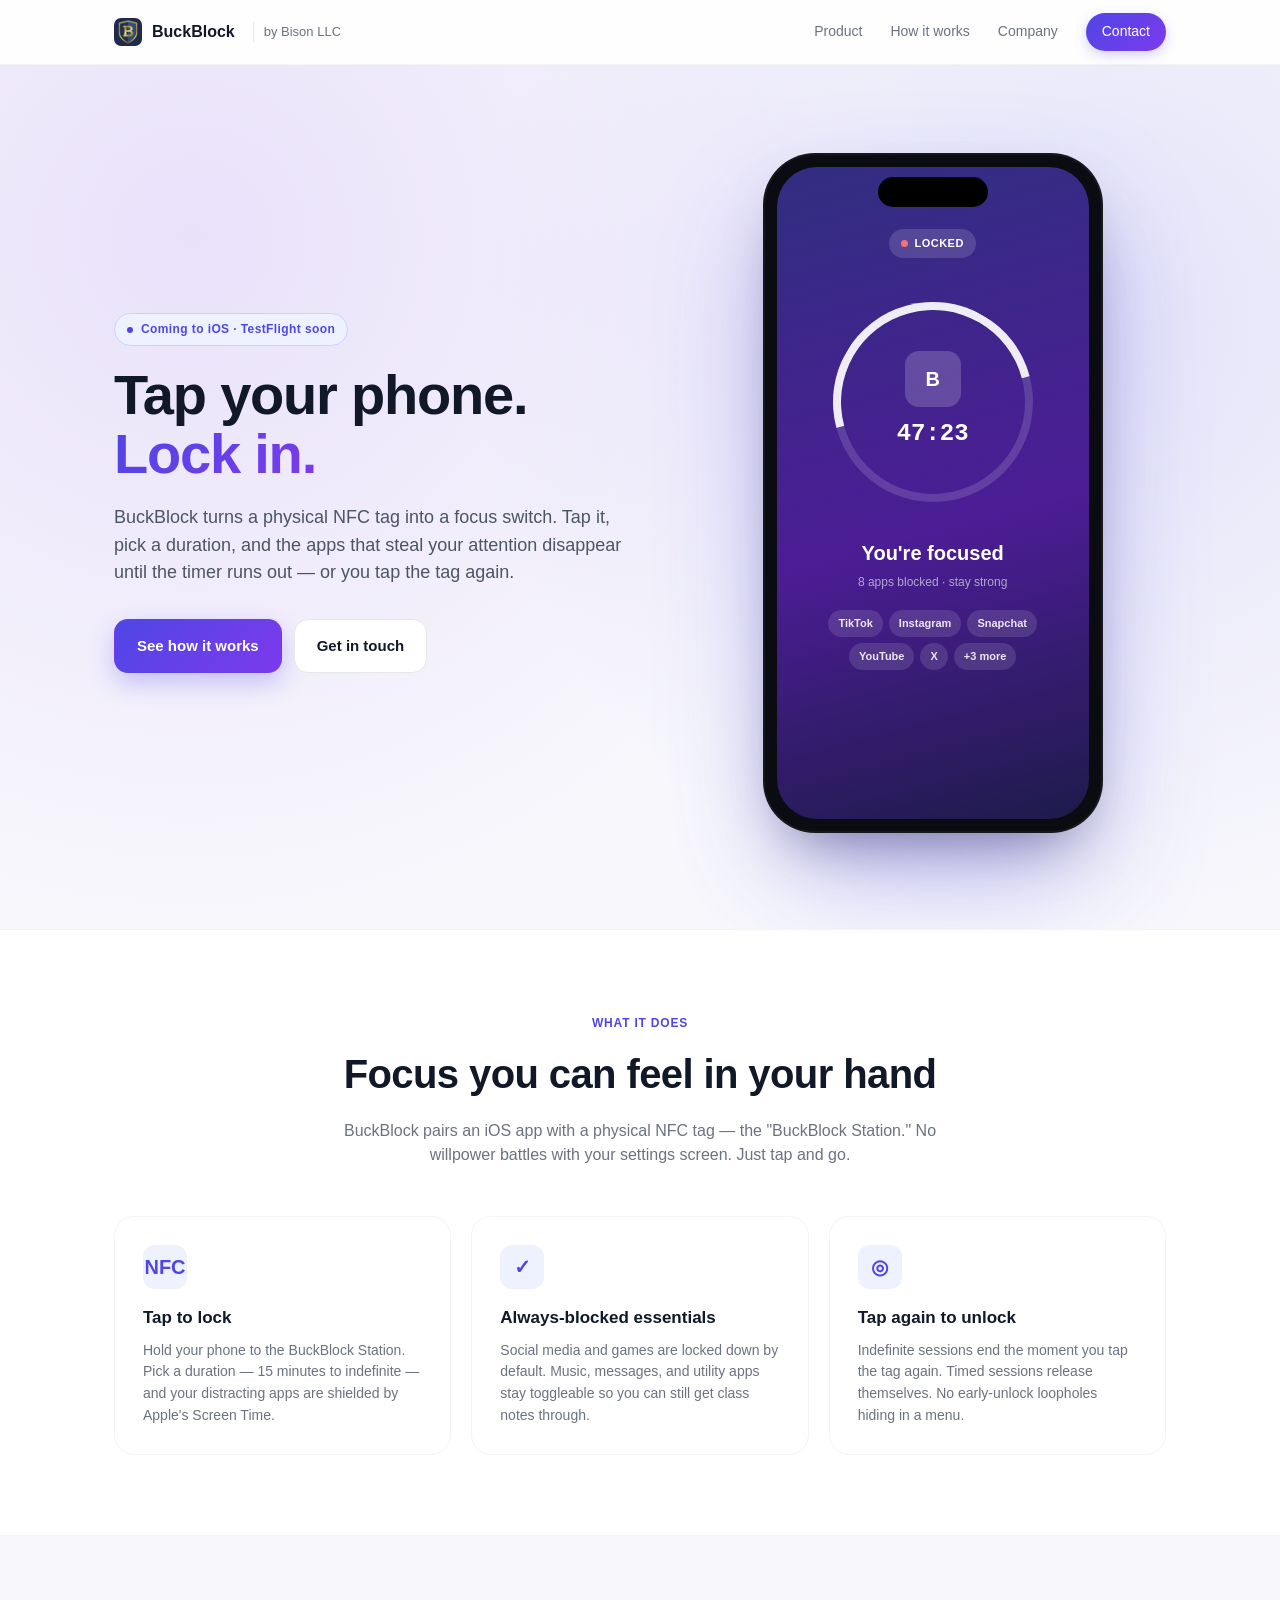
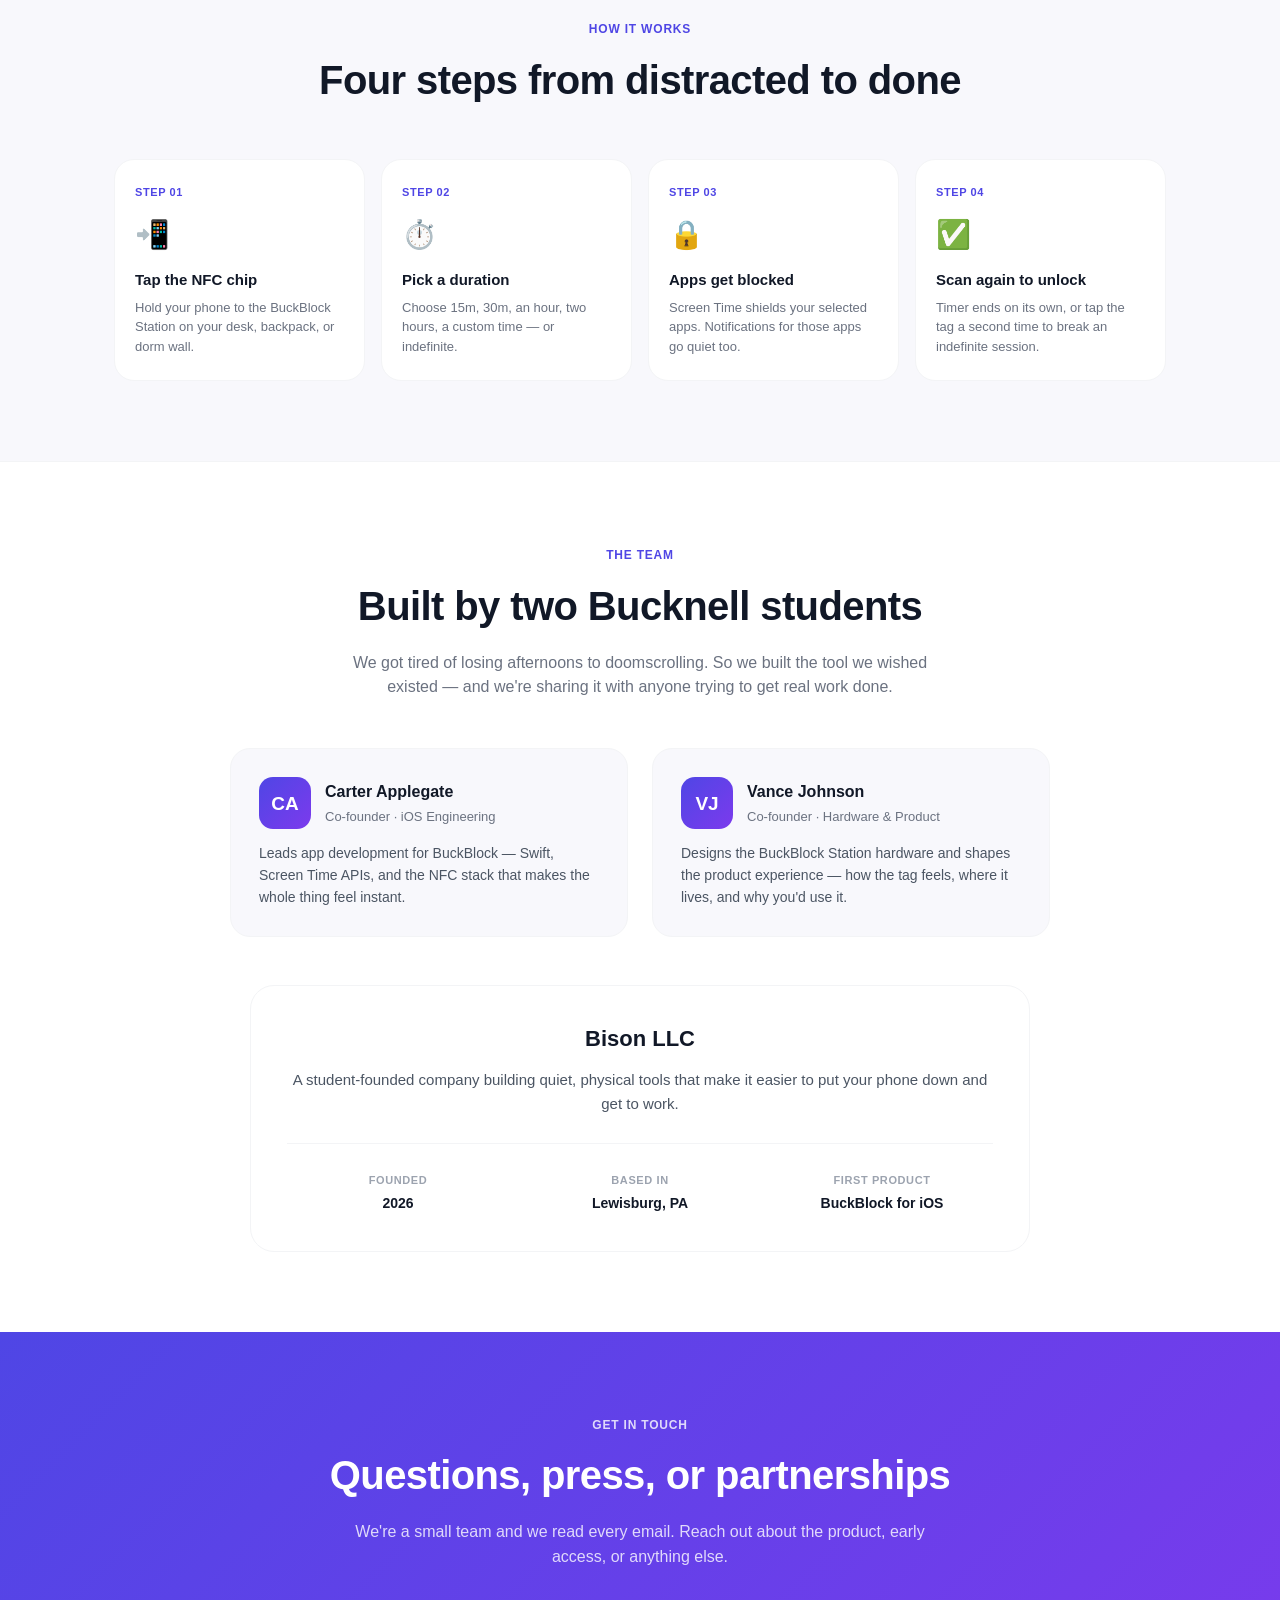
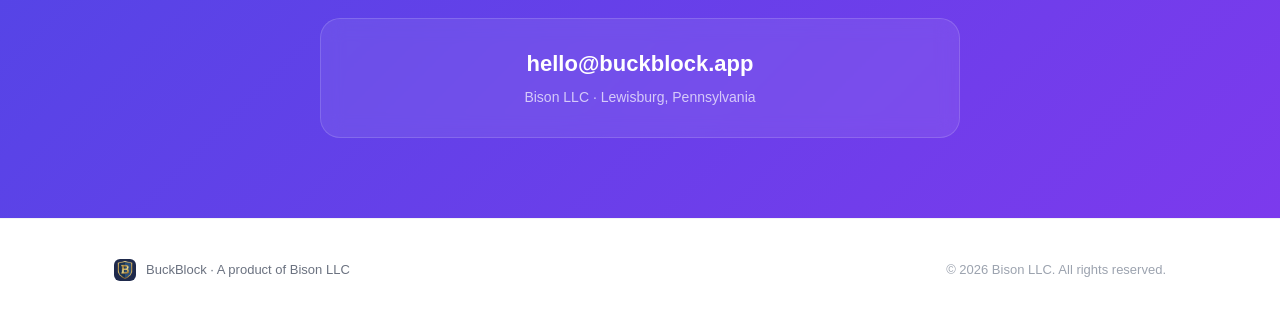
==== index.html @ 852bcee9 "feat(site): add Bison LLC landing page alongside AASA Single-page company website — hero, product fe" ====
<!DOCTYPE html>
<html lang="en">
<head>
    <meta charset="UTF-8" />
    <meta name="viewport" content="width=device-width, initial-scale=1.0" />
    <meta name="theme-color" content="#4F46E5" />
    <meta name="description" content="Bison LLC builds BuckBlock — NFC-powered focus tools for college students. Tap a physical tag, lock your distracting apps, and get your work done." />
    <meta property="og:title" content="BuckBlock — Tap to Focus" />
    <meta property="og:description" content="NFC-powered focus tools for college students. Built by Bison LLC." />
    <meta property="og:url" content="https://buckblock.app" />
    <meta property="og:type" content="website" />
    <link rel="icon" type="image/png" href="assets/applogo.png" />
    <link rel="apple-touch-icon" href="assets/applogo.png" />
    <title>BuckBlock — Tap to Focus | Bison LLC</title>
    <link rel="stylesheet" href="styles.css" />
</head>
<body>
    <nav class="nav">
        <div class="container nav-inner">
            <a href="#" class="brand">
                <img src="assets/applogo.png" alt="BuckBlock" />
                BuckBlock
                <span class="brand-sub">by Bison LLC</span>
            </a>
            <div class="nav-links">
                <a href="#product">Product</a>
                <a href="#how">How it works</a>
                <a href="#company">Company</a>
                <a href="#contact" class="nav-cta">Contact</a>
            </div>
        </div>
    </nav>

    <header class="hero">
        <div class="container hero-inner">
            <div>
                <span class="eyebrow"><span class="dot"></span>Coming to iOS · TestFlight soon</span>
                <h1>Tap your phone. <span class="gradient">Lock in.</span></h1>
                <p class="lead">
                    BuckBlock turns a physical NFC tag into a focus switch.
                    Tap it, pick a duration, and the apps that steal your attention
                    disappear until the timer runs out — or you tap the tag again.
                </p>
                <div class="hero-actions">
                    <a href="#product" class="btn btn-primary">See how it works</a>
                    <a href="#contact" class="btn btn-secondary">Get in touch</a>
                </div>
            </div>

            <div aria-hidden="true">
                <div class="phone">
                    <div class="screen">
                        <div class="screen-tag">
                            <span class="dot-red"></span>
                            LOCKED
                        </div>
                        <div class="ring">
                            <div class="ring-inner">
                                <div class="ring-badge">B</div>
                                <div class="ring-time">47:23</div>
                            </div>
                        </div>
                        <div class="screen-title">You're focused</div>
                        <div class="screen-sub">8 apps blocked · stay strong</div>
                        <div class="chips">
                            <span class="chip">TikTok</span>
                            <span class="chip">Instagram</span>
                            <span class="chip">Snapchat</span>
                            <span class="chip">YouTube</span>
                            <span class="chip">X</span>
                            <span class="chip">+3 more</span>
                        </div>
                    </div>
                </div>
            </div>
        </div>
    </header>

    <section id="product" class="features">
        <div class="container">
            <div class="section-head">
                <span class="section-kicker">What it does</span>
                <h2>Focus you can feel in your hand</h2>
                <p>
                    BuckBlock pairs an iOS app with a physical NFC tag — the "BuckBlock Station."
                    No willpower battles with your settings screen. Just tap and go.
                </p>
            </div>

            <div class="feature-grid">
                <div class="feature">
                    <div class="icon">NFC</div>
                    <h3>Tap to lock</h3>
                    <p>
                        Hold your phone to the BuckBlock Station. Pick a duration — 15 minutes to
                        indefinite — and your distracting apps are shielded by Apple's Screen Time.
                    </p>
                </div>

                <div class="feature">
                    <div class="icon">✓</div>
                    <h3>Always-blocked essentials</h3>
                    <p>
                        Social media and games are locked down by default. Music, messages, and
                        utility apps stay toggleable so you can still get class notes through.
                    </p>
                </div>

                <div class="feature">
                    <div class="icon">◎</div>
                    <h3>Tap again to unlock</h3>
                    <p>
                        Indefinite sessions end the moment you tap the tag again. Timed sessions
                        release themselves. No early-unlock loopholes hiding in a menu.
                    </p>
                </div>
            </div>
        </div>
    </section>

    <section id="how">
        <div class="container">
            <div class="section-head">
                <span class="section-kicker">How it works</span>
                <h2>Four steps from distracted to done</h2>
            </div>

            <div class="steps">
                <div class="step">
                    <div class="step-num">STEP 01</div>
                    <div class="step-emoji">📲</div>
                    <h4>Tap the NFC chip</h4>
                    <p>Hold your phone to the BuckBlock Station on your desk, backpack, or dorm wall.</p>
                </div>
                <div class="step">
                    <div class="step-num">STEP 02</div>
                    <div class="step-emoji">⏱️</div>
                    <h4>Pick a duration</h4>
                    <p>Choose 15m, 30m, an hour, two hours, a custom time — or indefinite.</p>
                </div>
                <div class="step">
                    <div class="step-num">STEP 03</div>
                    <div class="step-emoji">🔒</div>
                    <h4>Apps get blocked</h4>
                    <p>Screen Time shields your selected apps. Notifications for those apps go quiet too.</p>
                </div>
                <div class="step">
                    <div class="step-num">STEP 04</div>
                    <div class="step-emoji">✅</div>
                    <h4>Scan again to unlock</h4>
                    <p>Timer ends on its own, or tap the tag a second time to break an indefinite session.</p>
                </div>
            </div>
        </div>
    </section>

    <section id="company" class="founders-wrap">
        <div class="container">
            <div class="section-head">
                <span class="section-kicker">The team</span>
                <h2>Built by two Bucknell students</h2>
                <p>
                    We got tired of losing afternoons to doomscrolling. So we built the tool
                    we wished existed — and we're sharing it with anyone trying to get real work done.
                </p>
            </div>

            <div class="founders">
                <div class="founder">
                    <div class="founder-head">
                        <div class="avatar">CA</div>
                        <div>
                            <h4>Carter Applegate</h4>
                            <div class="role">Co-founder · iOS Engineering</div>
                        </div>
                    </div>
                    <p>
                        Leads app development for BuckBlock — Swift, Screen Time APIs, and
                        the NFC stack that makes the whole thing feel instant.
                    </p>
                </div>

                <div class="founder">
                    <div class="founder-head">
                        <div class="avatar">VJ</div>
                        <div>
                            <h4>Vance Johnson</h4>
                            <div class="role">Co-founder · Hardware & Product</div>
                        </div>
                    </div>
                    <p>
                        Designs the BuckBlock Station hardware and shapes the product
                        experience — how the tag feels, where it lives, and why you'd use it.
                    </p>
                </div>
            </div>

            <div class="company" style="margin-top: 48px;">
                <h3>Bison LLC</h3>
                <p>
                    A student-founded company building quiet, physical tools that make it
                    easier to put your phone down and get to work.
                </p>
                <div class="company-facts">
                    <div>
                        <div class="fact-label">Founded</div>
                        <div class="fact-value">2026</div>
                    </div>
                    <div>
                        <div class="fact-label">Based in</div>
                        <div class="fact-value">Lewisburg, PA</div>
                    </div>
                    <div>
                        <div class="fact-label">First product</div>
                        <div class="fact-value">BuckBlock for iOS</div>
                    </div>
                </div>
            </div>
        </div>
    </section>

    <section id="contact" class="contact-wrap">
        <div class="container">
            <div class="section-head">
                <span class="section-kicker">Get in touch</span>
                <h2>Questions, press, or partnerships</h2>
                <p>
                    We're a small team and we read every email. Reach out about the product,
                    early access, or anything else.
                </p>
            </div>

            <div class="contact-card">
                <a class="email" href="mailto:hello@buckblock.app">hello@buckblock.app</a>
                <div class="email-sub">Bison LLC · Lewisburg, Pennsylvania</div>
            </div>
        </div>
    </section>

    <footer>
        <div class="container footer-inner">
            <div class="footer-brand">
                <img src="assets/applogo.png" alt="BuckBlock" />
                BuckBlock · A product of Bison LLC
            </div>
            <div class="footer-copy">
                &copy; 2026 Bison LLC. All rights reserved.
            </div>
        </div>
    </footer>
</body>
</html>
---- styles.css ----
:root {
    --indigo: #4F46E5;
    --violet: #7C3AED;
    --navy: #1E1B4B;
    --ink: #111827;
    --slate-600: #4B5563;
    --slate-500: #6B7280;
    --slate-400: #9CA3AF;
    --slate-300: #D1D5DB;
    --slate-200: #E5E7EB;
    --slate-100: #F3F4F6;
    --slate-50: #F8F8FC;
    --lavender-50: #EEF2FF;
    --lavender-100: #E0E7FF;
    --lavender-200: #C7D2FE;
    --red-500: #EF4444;
    --red-50: #FEF2F2;
    --amber-500: #F59E0B;
    --amber-50: #FFFBEB;
    --green-500: #22C55E;
    --green-50: #DCFCE7;
}

* {
    box-sizing: border-box;
    margin: 0;
    padding: 0;
}

html {
    scroll-behavior: smooth;
}

body {
    font-family: -apple-system, BlinkMacSystemFont, "SF Pro Text", "Segoe UI", Roboto, Helvetica, Arial, sans-serif;
    color: var(--ink);
    background: var(--slate-50);
    line-height: 1.55;
    -webkit-font-smoothing: antialiased;
    -moz-osx-font-smoothing: grayscale;
}

img {
    max-width: 100%;
    display: block;
}

a {
    color: var(--indigo);
    text-decoration: none;
}

a:hover {
    text-decoration: underline;
}

.container {
    max-width: 1100px;
    margin: 0 auto;
    padding: 0 24px;
}

/* Nav */
.nav {
    position: sticky;
    top: 0;
    z-index: 50;
    background: rgba(255, 255, 255, 0.85);
    backdrop-filter: saturate(180%) blur(20px);
    -webkit-backdrop-filter: saturate(180%) blur(20px);
    border-bottom: 1px solid var(--slate-100);
}

.nav-inner {
    display: flex;
    align-items: center;
    justify-content: space-between;
    height: 64px;
}

.brand {
    display: flex;
    align-items: center;
    gap: 10px;
    font-weight: 700;
    font-size: 16px;
    color: var(--ink);
}

.brand img {
    width: 28px;
    height: 28px;
    border-radius: 7px;
}

.brand-sub {
    color: var(--slate-500);
    font-weight: 500;
    font-size: 13px;
    margin-left: 8px;
    padding-left: 10px;
    border-left: 1px solid var(--slate-200);
}

.nav-links {
    display: flex;
    gap: 28px;
    align-items: center;
}

.nav-links a {
    color: var(--slate-500);
    font-size: 14px;
    font-weight: 500;
}

.nav-links a:hover {
    color: var(--ink);
    text-decoration: none;
}

.nav-cta {
    display: inline-flex;
    align-items: center;
    gap: 6px;
    padding: 8px 16px;
    background: linear-gradient(135deg, var(--indigo), var(--violet));
    color: #fff !important;
    border-radius: 999px;
    font-size: 14px;
    font-weight: 600;
    box-shadow: 0 4px 12px rgba(79, 70, 229, 0.25);
}

.nav-cta:hover {
    text-decoration: none;
    transform: translateY(-1px);
    transition: transform 120ms ease;
}

/* Hero */
.hero {
    position: relative;
    padding: 88px 0 96px;
    overflow: hidden;
}

.hero::before {
    content: "";
    position: absolute;
    inset: 0;
    background:
        radial-gradient(circle at 15% 20%, rgba(124, 58, 237, 0.12), transparent 55%),
        radial-gradient(circle at 85% 30%, rgba(79, 70, 229, 0.12), transparent 50%);
    pointer-events: none;
}

.hero-inner {
    position: relative;
    display: grid;
    grid-template-columns: 1.1fr 1fr;
    gap: 72px;
    align-items: center;
}

.eyebrow {
    display: inline-flex;
    align-items: center;
    gap: 8px;
    padding: 6px 12px;
    background: var(--lavender-50);
    color: var(--indigo);
    border: 1px solid var(--lavender-200);
    border-radius: 999px;
    font-size: 12px;
    font-weight: 600;
    letter-spacing: 0.4px;
    margin-bottom: 20px;
}

.eyebrow .dot {
    width: 6px;
    height: 6px;
    background: var(--indigo);
    border-radius: 50%;
}

.hero h1 {
    font-size: clamp(36px, 5vw, 56px);
    font-weight: 800;
    letter-spacing: -1.2px;
    line-height: 1.05;
    color: var(--ink);
    margin-bottom: 20px;
}

.hero h1 .gradient {
    background: linear-gradient(135deg, var(--indigo), var(--violet));
    -webkit-background-clip: text;
    background-clip: text;
    color: transparent;
}

.hero p.lead {
    font-size: 18px;
    color: var(--slate-600);
    max-width: 560px;
    margin-bottom: 32px;
}

.hero-actions {
    display: flex;
    gap: 12px;
    flex-wrap: wrap;
}

.btn {
    display: inline-flex;
    align-items: center;
    gap: 8px;
    padding: 14px 22px;
    border-radius: 14px;
    font-size: 15px;
    font-weight: 600;
    border: 1px solid transparent;
    cursor: pointer;
    transition: transform 120ms ease, box-shadow 120ms ease;
}

.btn-primary {
    background: linear-gradient(135deg, var(--indigo), var(--violet));
    color: #fff;
    box-shadow: 0 10px 24px rgba(79, 70, 229, 0.28);
}

.btn-primary:hover {
    transform: translateY(-1px);
    text-decoration: none;
    color: #fff;
}

.btn-secondary {
    background: #fff;
    color: var(--ink);
    border-color: var(--slate-200);
}

.btn-secondary:hover {
    text-decoration: none;
    border-color: var(--slate-300);
}

/* Hero device mockup */
.phone {
    position: relative;
    width: 340px;
    height: 680px;
    margin: 0 auto;
    background: #0b0b12;
    border-radius: 52px;
    padding: 14px;
    box-shadow:
        0 50px 120px -20px rgba(79, 70, 229, 0.4),
        0 30px 60px -30px rgba(0, 0, 0, 0.5),
        inset 0 0 0 2px rgba(255, 255, 255, 0.05);
}

.phone::before {
    content: "";
    position: absolute;
    top: 24px;
    left: 50%;
    transform: translateX(-50%);
    width: 110px;
    height: 30px;
    background: #000;
    border-radius: 16px;
    z-index: 2;
}

.screen {
    width: 100%;
    height: 100%;
    border-radius: 40px;
    background: linear-gradient(165deg, #312E81, #4C1D95 55%, #1E1B4B);
    overflow: hidden;
    position: relative;
    padding: 54px 20px 24px;
    display: flex;
    flex-direction: column;
    align-items: center;
    color: #fff;
}

.screen-tag {
    font-size: 11px;
    font-weight: 700;
    letter-spacing: 0.5px;
    background: rgba(255, 255, 255, 0.14);
    padding: 6px 12px;
    border-radius: 999px;
    display: inline-flex;
    align-items: center;
    gap: 6px;
    margin-top: 8px;
}

.screen-tag .dot-red {
    width: 7px;
    height: 7px;
    background: #F87171;
    border-radius: 50%;
}

.ring {
    width: 200px;
    height: 200px;
    border-radius: 50%;
    margin: 44px auto 28px;
    border: 8px solid rgba(255, 255, 255, 0.14);
    position: relative;
    display: flex;
    align-items: center;
    justify-content: center;
}

.ring::after {
    content: "";
    position: absolute;
    inset: -8px;
    border-radius: 50%;
    border: 8px solid transparent;
    border-top-color: rgba(255, 255, 255, 0.9);
    border-right-color: rgba(255, 255, 255, 0.9);
    transform: rotate(-60deg);
}

.ring-inner {
    display: flex;
    flex-direction: column;
    align-items: center;
    gap: 8px;
}

.ring-badge {
    width: 56px;
    height: 56px;
    border-radius: 14px;
    background: rgba(255, 255, 255, 0.18);
    display: flex;
    align-items: center;
    justify-content: center;
    font-weight: 800;
    font-size: 20px;
}

.ring-time {
    font-family: ui-monospace, "SF Mono", Menlo, monospace;
    font-size: 24px;
    font-weight: 700;
}

.screen-title {
    font-size: 20px;
    font-weight: 700;
    margin-top: 8px;
}

.screen-sub {
    font-size: 12px;
    color: rgba(255, 255, 255, 0.6);
    margin-top: 4px;
}

.chips {
    display: flex;
    flex-wrap: wrap;
    gap: 6px;
    justify-content: center;
    margin-top: 18px;
    padding: 0 8px;
}

.chip {
    font-size: 11px;
    font-weight: 600;
    color: rgba(255, 255, 255, 0.88);
    background: rgba(255, 255, 255, 0.12);
    padding: 5px 10px;
    border-radius: 999px;
}

/* Sections */
section {
    padding: 80px 0;
}

.section-head {
    text-align: center;
    margin-bottom: 48px;
}

.section-kicker {
    display: inline-block;
    font-size: 12px;
    font-weight: 700;
    letter-spacing: 0.8px;
    color: var(--indigo);
    text-transform: uppercase;
    margin-bottom: 10px;
}

.section-head h2 {
    font-size: clamp(28px, 3.6vw, 40px);
    letter-spacing: -0.6px;
    font-weight: 800;
}

.section-head p {
    color: var(--slate-500);
    max-width: 620px;
    margin: 14px auto 0;
    font-size: 16px;
}

/* Feature grid */
.features {
    background: #fff;
    border-top: 1px solid var(--slate-100);
    border-bottom: 1px solid var(--slate-100);
}

.feature-grid {
    display: grid;
    grid-template-columns: repeat(3, 1fr);
    gap: 20px;
}

.feature {
    padding: 28px;
    border-radius: 20px;
    border: 1px solid var(--slate-100);
    background: #fff;
    transition: border-color 120ms ease, transform 120ms ease;
}

.feature:hover {
    border-color: var(--lavender-200);
    transform: translateY(-2px);
}

.feature .icon {
    width: 44px;
    height: 44px;
    border-radius: 12px;
    background: var(--lavender-50);
    color: var(--indigo);
    display: flex;
    align-items: center;
    justify-content: center;
    font-size: 20px;
    margin-bottom: 16px;
    font-weight: 700;
}

.feature h3 {
    font-size: 17px;
    font-weight: 700;
    margin-bottom: 8px;
}

.feature p {
    color: var(--slate-500);
    font-size: 14px;
    line-height: 1.55;
}

/* Steps */
.steps {
    display: grid;
    grid-template-columns: repeat(4, 1fr);
    gap: 16px;
}

.step {
    padding: 24px 20px;
    background: #fff;
    border: 1px solid var(--slate-100);
    border-radius: 20px;
    position: relative;
}

.step-num {
    font-size: 11px;
    font-weight: 700;
    letter-spacing: 0.6px;
    color: var(--indigo);
    margin-bottom: 12px;
}

.step-emoji {
    font-size: 28px;
    margin-bottom: 12px;
}

.step h4 {
    font-size: 15px;
    font-weight: 700;
    margin-bottom: 6px;
}

.step p {
    color: var(--slate-500);
    font-size: 13px;
    line-height: 1.5;
}

/* Founders */
.founders-wrap {
    background: #fff;
    border-top: 1px solid var(--slate-100);
}

.founders {
    display: grid;
    grid-template-columns: 1fr 1fr;
    gap: 24px;
    max-width: 820px;
    margin: 0 auto;
}

.founder {
    padding: 28px;
    background: var(--slate-50);
    border: 1px solid var(--slate-100);
    border-radius: 20px;
}

.founder-head {
    display: flex;
    align-items: center;
    gap: 14px;
    margin-bottom: 14px;
}

.avatar {
    width: 52px;
    height: 52px;
    border-radius: 14px;
    background: linear-gradient(135deg, var(--indigo), var(--violet));
    color: #fff;
    display: flex;
    align-items: center;
    justify-content: center;
    font-weight: 800;
    font-size: 19px;
    flex-shrink: 0;
}

.founder h4 {
    font-size: 16px;
    font-weight: 700;
}

.founder .role {
    color: var(--slate-500);
    font-size: 13px;
    margin-top: 2px;
}

.founder p {
    color: var(--slate-600);
    font-size: 14px;
    line-height: 1.55;
}

/* Company card */
.company {
    max-width: 780px;
    margin: 0 auto;
    padding: 36px;
    background: #fff;
    border: 1px solid var(--slate-100);
    border-radius: 24px;
    text-align: center;
}

.company h3 {
    font-size: 22px;
    font-weight: 800;
    margin-bottom: 12px;
}

.company p {
    color: var(--slate-600);
    font-size: 15px;
}

.company-facts {
    display: grid;
    grid-template-columns: repeat(3, 1fr);
    gap: 20px;
    margin-top: 28px;
    padding-top: 28px;
    border-top: 1px solid var(--slate-100);
}

.fact-label {
    font-size: 11px;
    font-weight: 700;
    letter-spacing: 0.6px;
    color: var(--slate-400);
    text-transform: uppercase;
    margin-bottom: 4px;
}

.fact-value {
    font-size: 14px;
    font-weight: 600;
    color: var(--ink);
}

/* Contact */
.contact-wrap {
    background: linear-gradient(135deg, var(--indigo), var(--violet));
    color: #fff;
}

.contact-wrap .section-kicker {
    color: rgba(255, 255, 255, 0.8);
}

.contact-wrap .section-head h2 {
    color: #fff;
}

.contact-wrap .section-head p {
    color: rgba(255, 255, 255, 0.8);
}

.contact-card {
    max-width: 640px;
    margin: 0 auto;
    background: rgba(255, 255, 255, 0.08);
    border: 1px solid rgba(255, 255, 255, 0.15);
    padding: 28px;
    border-radius: 20px;
    backdrop-filter: blur(10px);
    -webkit-backdrop-filter: blur(10px);
    text-align: center;
}

.contact-card .email {
    font-size: 22px;
    font-weight: 700;
    color: #fff;
    display: inline-block;
    margin-bottom: 6px;
}

.contact-card .email:hover {
    text-decoration: underline;
    color: #fff;
}

.contact-card .email-sub {
    color: rgba(255, 255, 255, 0.7);
    font-size: 14px;
}

/* Footer */
footer {
    background: #fff;
    padding: 40px 0;
    border-top: 1px solid var(--slate-100);
}

.footer-inner {
    display: flex;
    justify-content: space-between;
    align-items: center;
    gap: 20px;
    flex-wrap: wrap;
}

.footer-brand {
    display: flex;
    align-items: center;
    gap: 10px;
    color: var(--slate-500);
    font-size: 13px;
}

.footer-brand img {
    width: 22px;
    height: 22px;
    border-radius: 6px;
}

.footer-copy {
    color: var(--slate-400);
    font-size: 13px;
}

/* Responsive */
@media (max-width: 900px) {
    .hero-inner {
        grid-template-columns: 1fr;
        gap: 48px;
    }
    .phone {
        width: 300px;
        height: 600px;
    }
    .feature-grid,
    .steps,
    .founders {
        grid-template-columns: 1fr;
    }
    .company-facts {
        grid-template-columns: 1fr;
    }
    .nav-links {
        display: none;
    }
    .nav-links .nav-cta {
        display: inline-flex;
    }
    .nav-links {
        display: flex;
    }
    .nav-links a:not(.nav-cta) {
        display: none;
    }
}

@media (max-width: 600px) {
    .hero {
        padding: 56px 0 64px;
    }
    section {
        padding: 56px 0;
    }
}
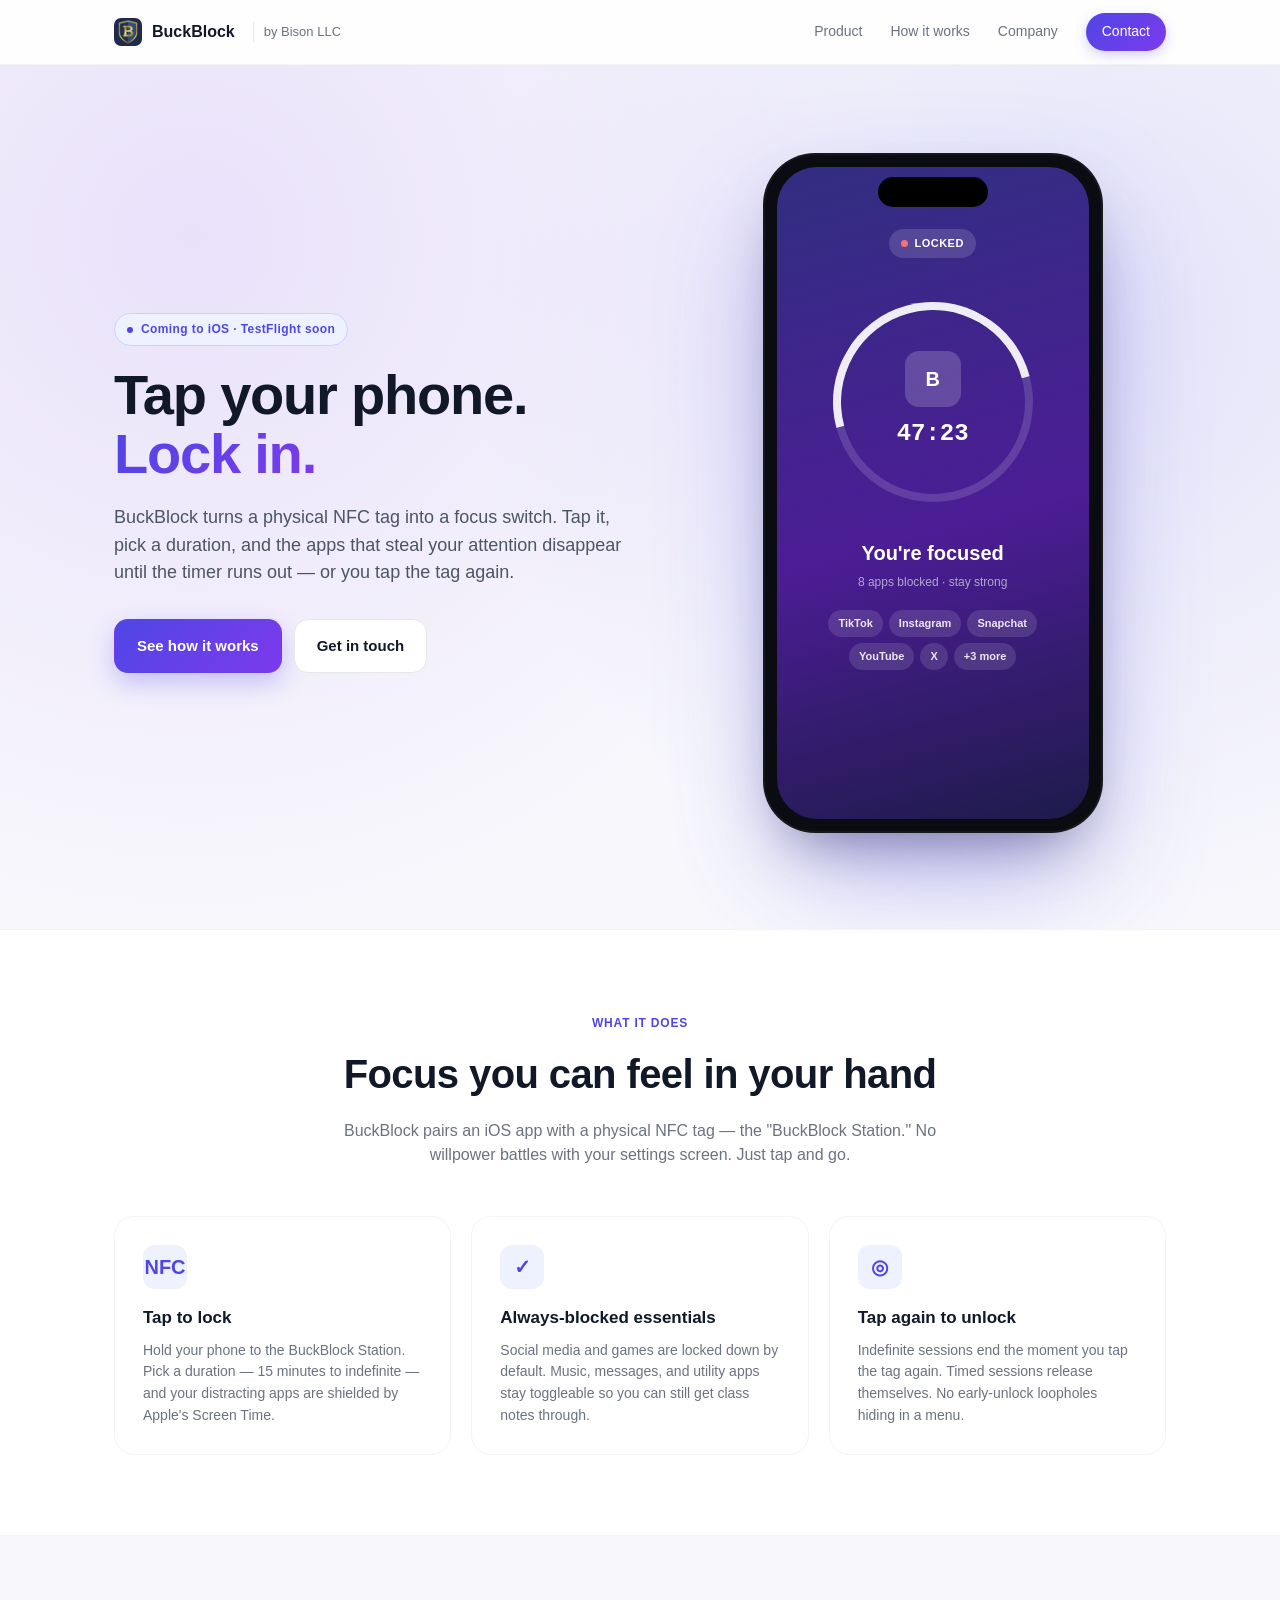
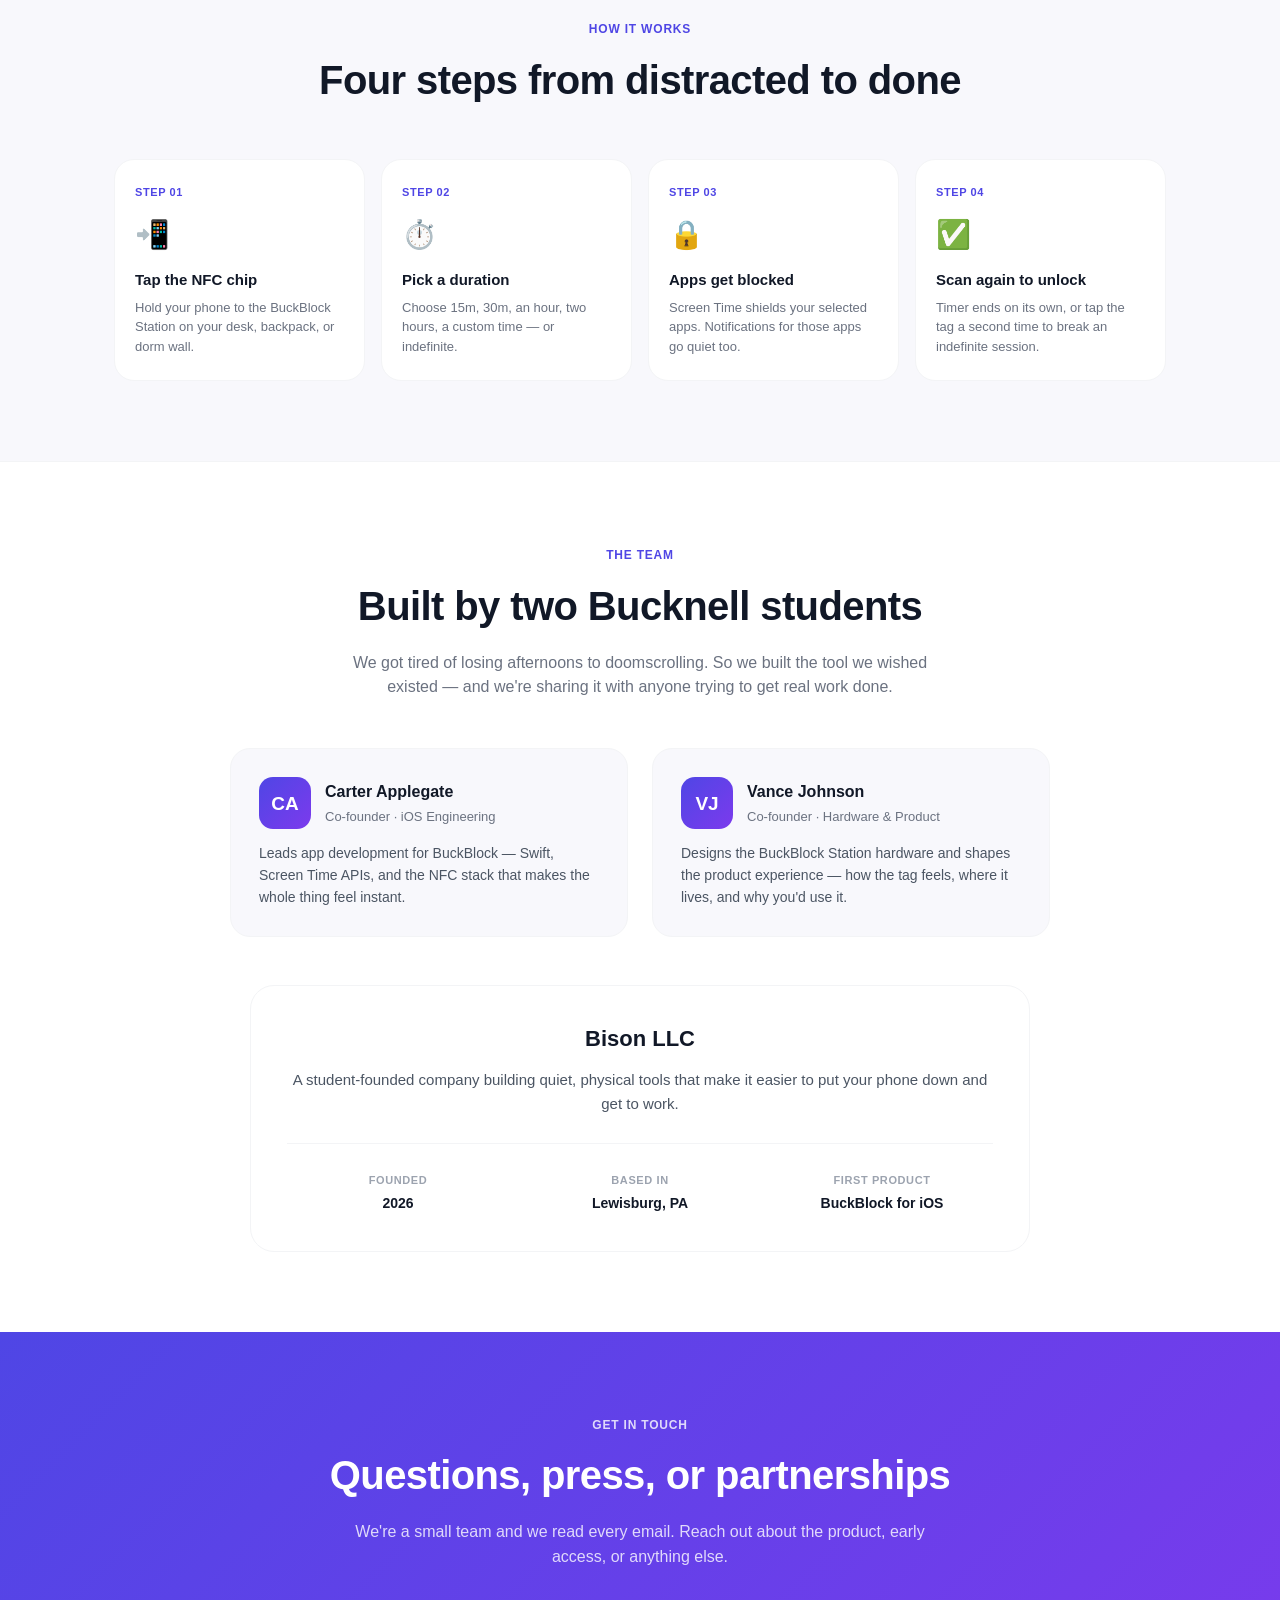
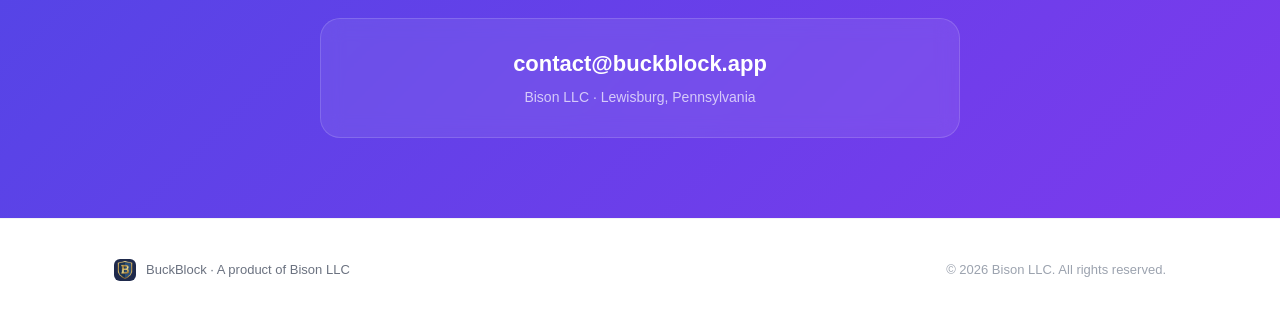
==== commit cfabace6: "Update contact email to contact@buckblock.app" ====
--- a/index.html
+++ b/index.html
@@ -231,7 +231,7 @@
             </div>
 
             <div class="contact-card">
-                <a class="email" href="mailto:hello@buckblock.app">hello@buckblock.app</a>
+                <a class="email" href="mailto:contact@buckblock.app">contact@buckblock.app</a>
                 <div class="email-sub">Bison LLC · Lewisburg, Pennsylvania</div>
             </div>
         </div>
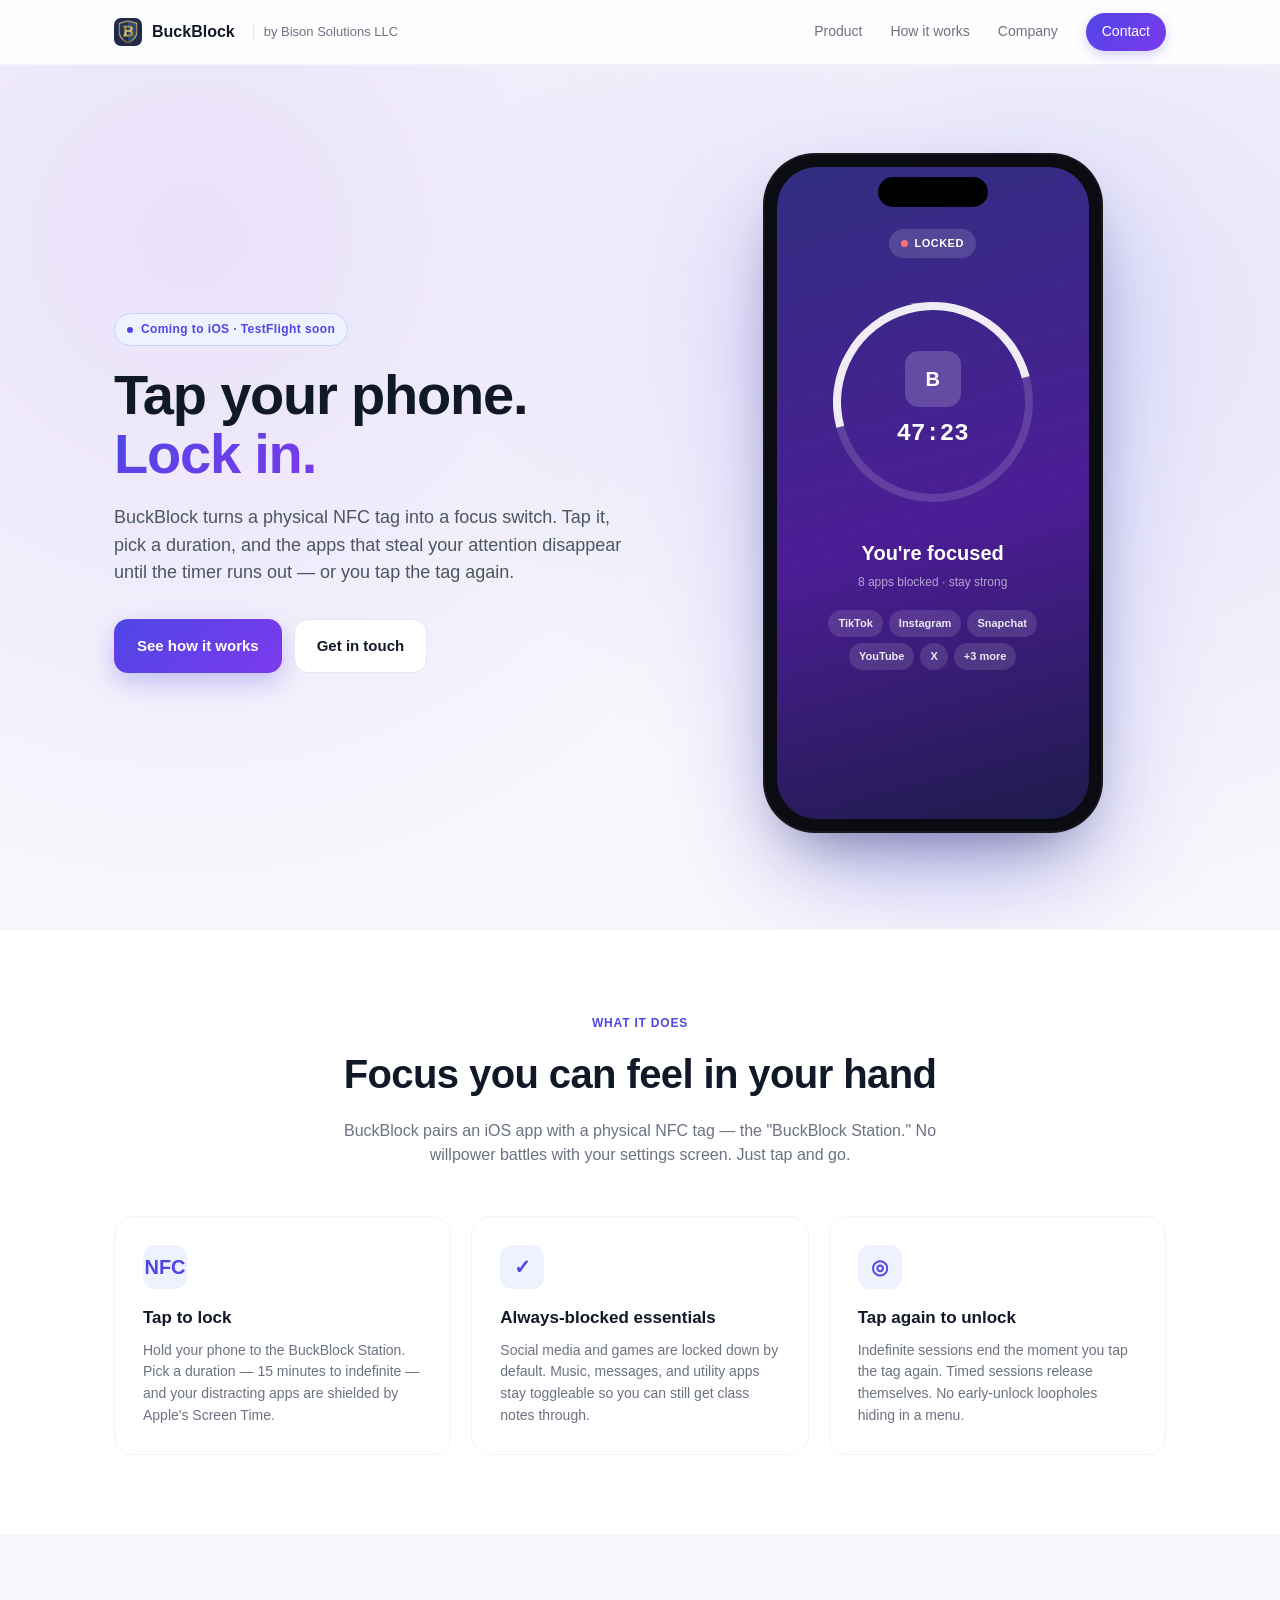
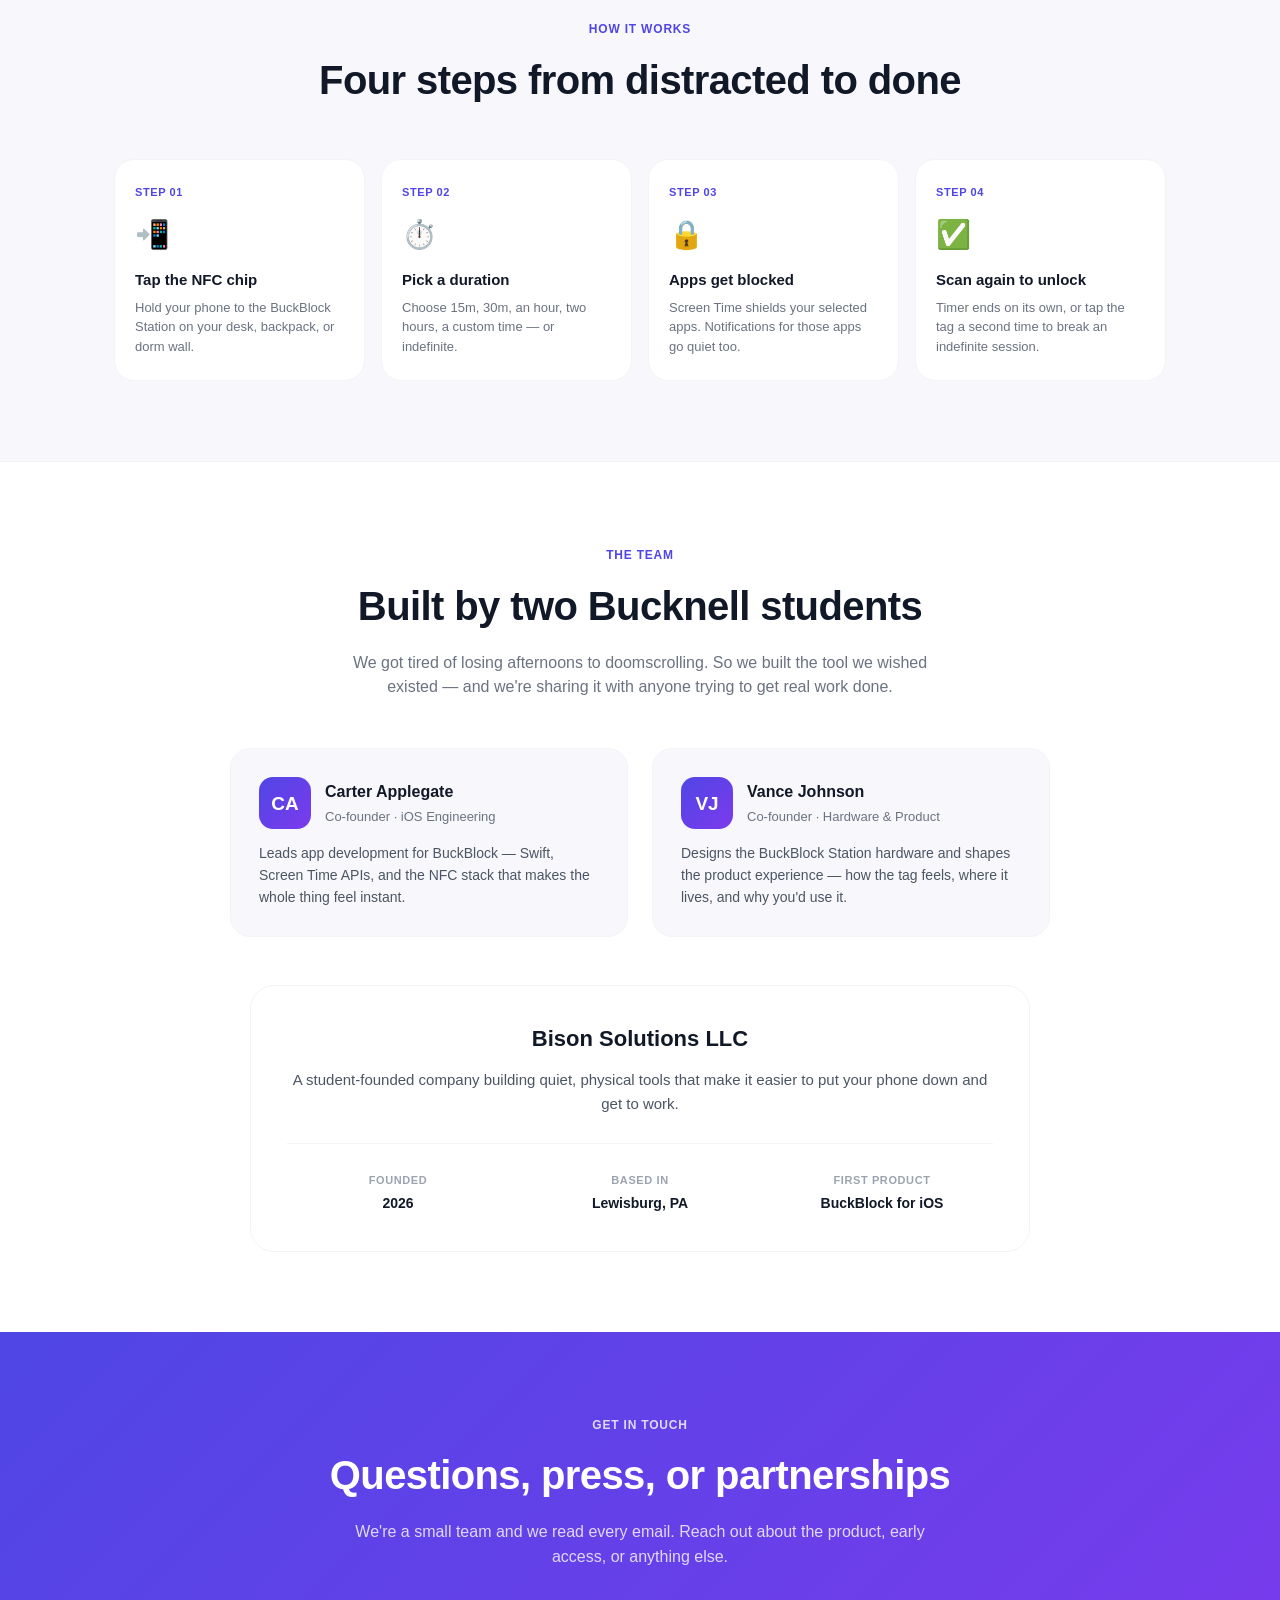
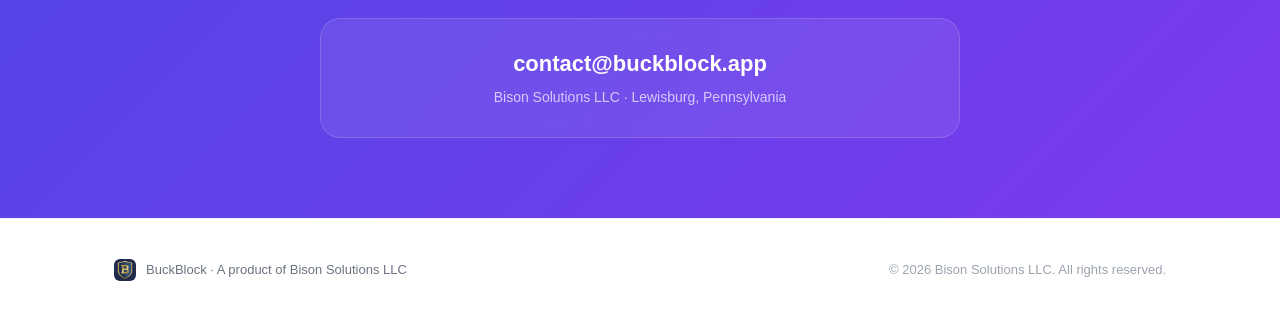
==== commit c2ab7f70: "Rename Bison LLC to Bison Solutions LLC" ====
--- a/index.html
+++ b/index.html
@@ -4,14 +4,14 @@
     <meta charset="UTF-8" />
     <meta name="viewport" content="width=device-width, initial-scale=1.0" />
     <meta name="theme-color" content="#4F46E5" />
-    <meta name="description" content="Bison LLC builds BuckBlock — NFC-powered focus tools for college students. Tap a physical tag, lock your distracting apps, and get your work done." />
+    <meta name="description" content="Bison Solutions LLC builds BuckBlock — NFC-powered focus tools for college students. Tap a physical tag, lock your distracting apps, and get your work done." />
     <meta property="og:title" content="BuckBlock — Tap to Focus" />
-    <meta property="og:description" content="NFC-powered focus tools for college students. Built by Bison LLC." />
+    <meta property="og:description" content="NFC-powered focus tools for college students. Built by Bison Solutions LLC." />
     <meta property="og:url" content="https://buckblock.app" />
     <meta property="og:type" content="website" />
     <link rel="icon" type="image/png" href="assets/applogo.png" />
     <link rel="apple-touch-icon" href="assets/applogo.png" />
-    <title>BuckBlock — Tap to Focus | Bison LLC</title>
+    <title>BuckBlock — Tap to Focus | Bison Solutions LLC</title>
     <link rel="stylesheet" href="styles.css" />
 </head>
 <body>
@@ -20,7 +20,7 @@
             <a href="#" class="brand">
                 <img src="assets/applogo.png" alt="BuckBlock" />
                 BuckBlock
-                <span class="brand-sub">by Bison LLC</span>
+                <span class="brand-sub">by Bison Solutions LLC</span>
             </a>
             <div class="nav-links">
                 <a href="#product">Product</a>
@@ -196,7 +196,7 @@
             </div>
 
             <div class="company" style="margin-top: 48px;">
-                <h3>Bison LLC</h3>
+                <h3>Bison Solutions LLC</h3>
                 <p>
                     A student-founded company building quiet, physical tools that make it
                     easier to put your phone down and get to work.
@@ -232,7 +232,7 @@
 
             <div class="contact-card">
                 <a class="email" href="mailto:contact@buckblock.app">contact@buckblock.app</a>
-                <div class="email-sub">Bison LLC · Lewisburg, Pennsylvania</div>
+                <div class="email-sub">Bison Solutions LLC · Lewisburg, Pennsylvania</div>
             </div>
         </div>
     </section>
@@ -241,10 +241,10 @@
         <div class="container footer-inner">
             <div class="footer-brand">
                 <img src="assets/applogo.png" alt="BuckBlock" />
-                BuckBlock · A product of Bison LLC
+                BuckBlock · A product of Bison Solutions LLC
             </div>
             <div class="footer-copy">
-                &copy; 2026 Bison LLC. All rights reserved.
+                &copy; 2026 Bison Solutions LLC. All rights reserved.
             </div>
         </div>
     </footer>
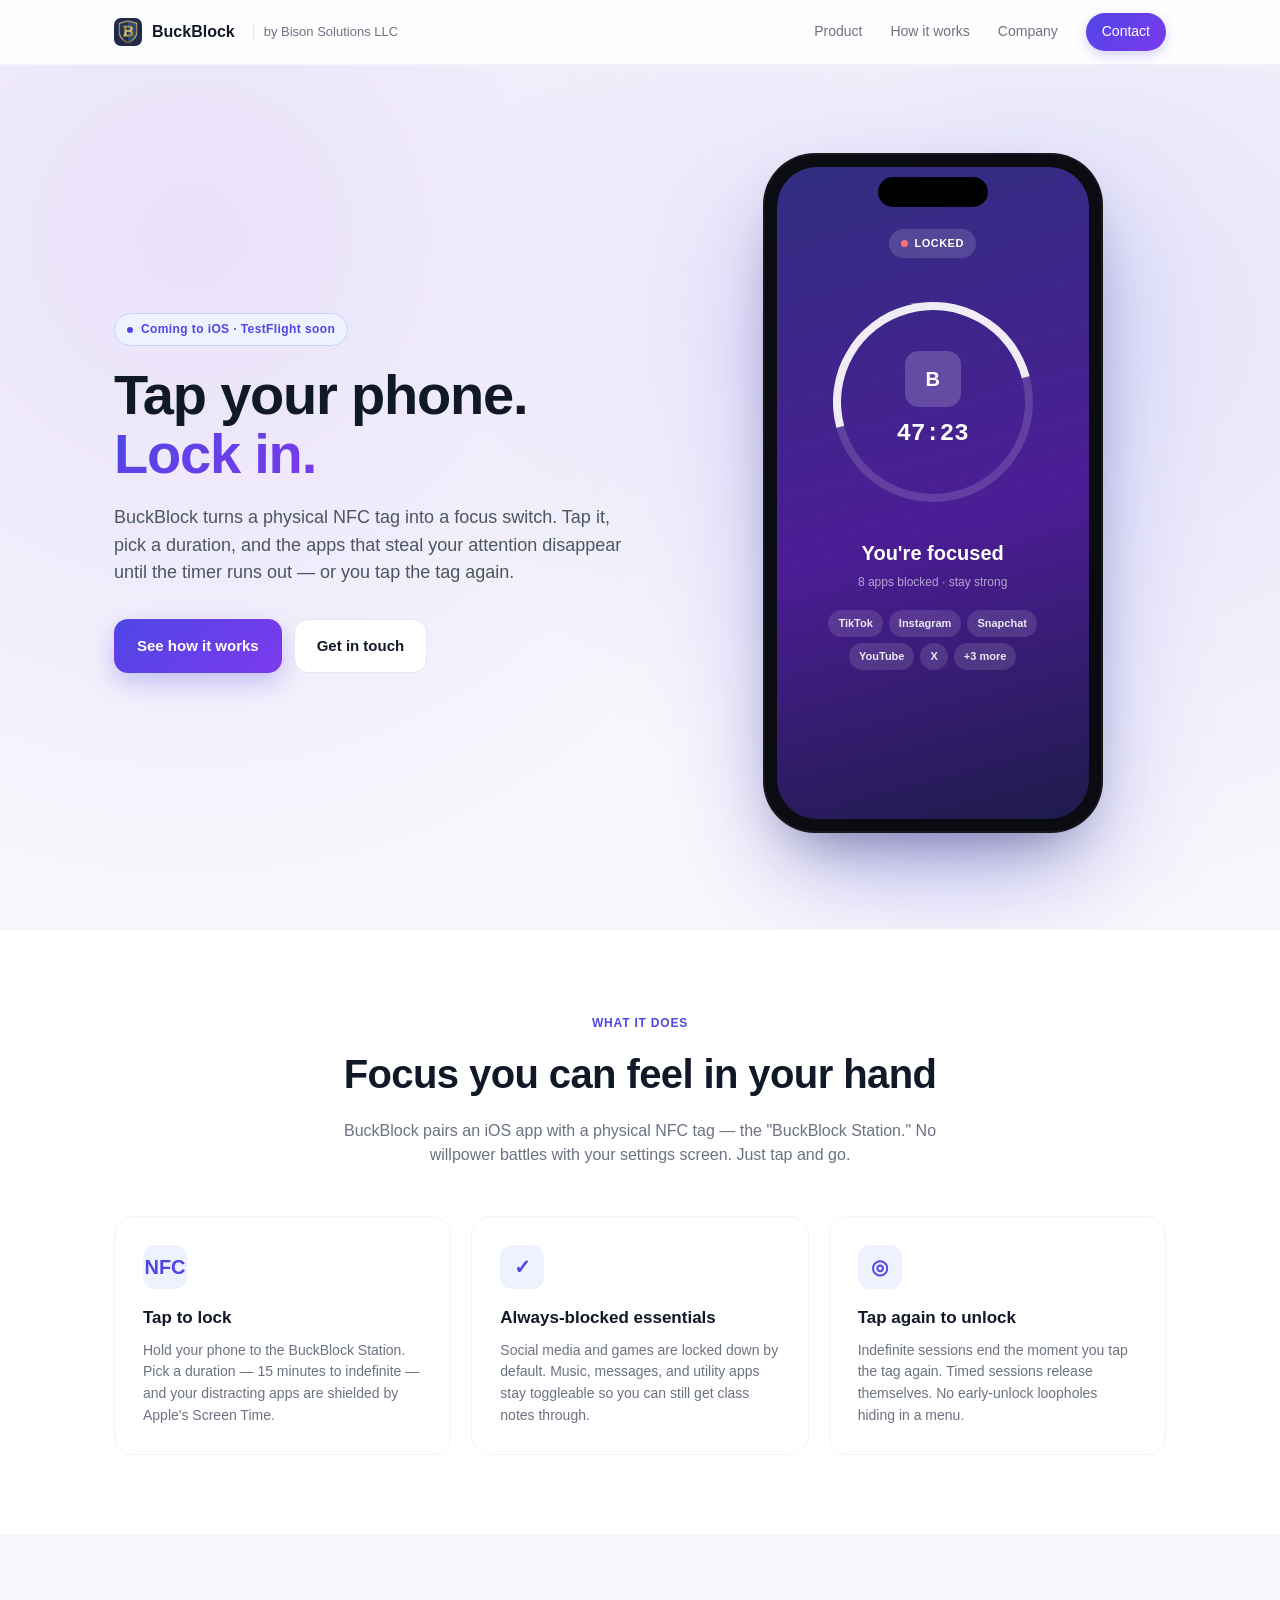
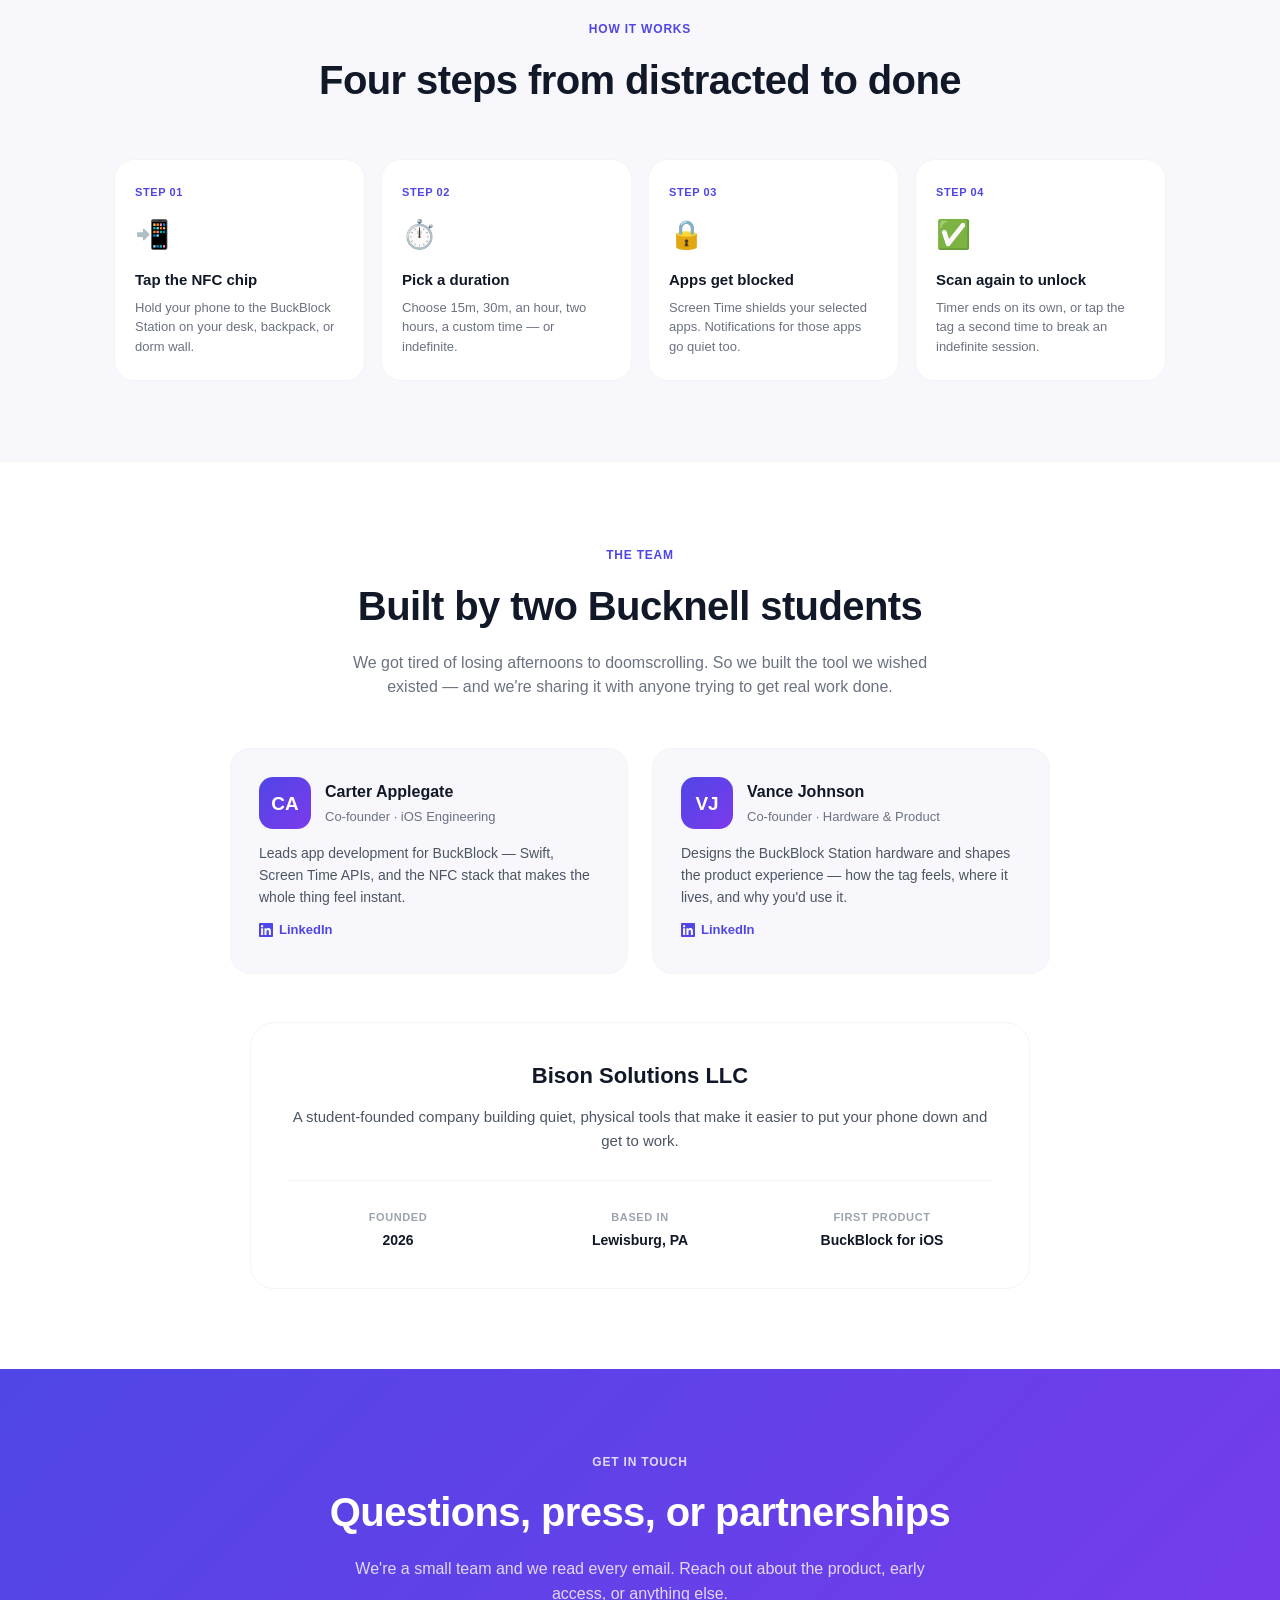
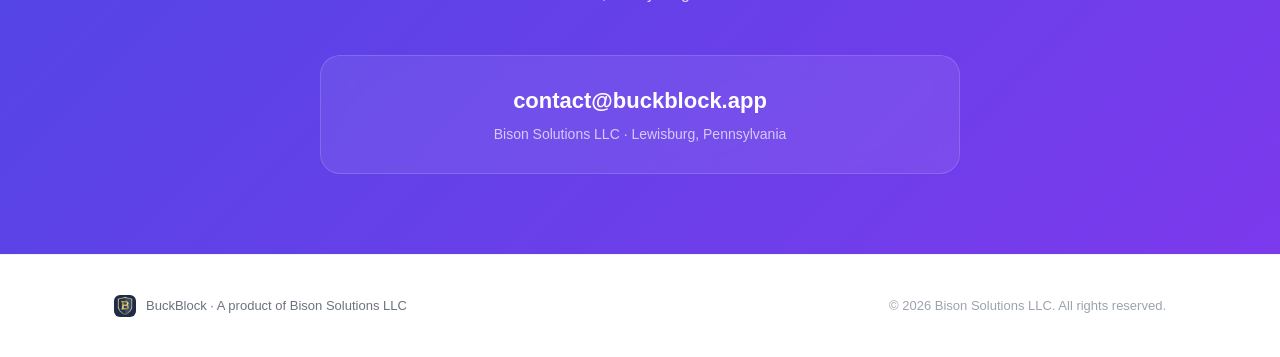
==== commit a1f370e2: "Add LinkedIn links to founder bios" ====
--- a/index.html
+++ b/index.html
@@ -178,6 +178,10 @@
                         Leads app development for BuckBlock — Swift, Screen Time APIs, and
                         the NFC stack that makes the whole thing feel instant.
                     </p>
+                    <a class="founder-linkedin" href="https://www.linkedin.com/in/carter-applegate-0693aa378/" target="_blank" rel="noopener">
+                        <svg viewBox="0 0 24 24" fill="currentColor" aria-hidden="true"><path d="M20.447 20.452h-3.554v-5.569c0-1.328-.027-3.037-1.852-3.037-1.853 0-2.136 1.445-2.136 2.939v5.667H9.351V9h3.414v1.561h.046c.477-.9 1.637-1.85 3.37-1.85 3.601 0 4.268 2.37 4.268 5.455v6.286zM5.337 7.433a2.062 2.062 0 01-2.063-2.065 2.063 2.063 0 112.063 2.065zm1.782 13.019H3.555V9h3.564v11.452zM22.225 0H1.771C.792 0 0 .774 0 1.729v20.542C0 23.227.792 24 1.771 24h20.451C23.2 24 24 23.227 24 22.271V1.729C24 .774 23.2 0 22.222 0h.003z"/></svg>
+                        LinkedIn
+                    </a>
                 </div>
 
                 <div class="founder">
@@ -192,6 +196,10 @@
                         Designs the BuckBlock Station hardware and shapes the product
                         experience — how the tag feels, where it lives, and why you'd use it.
                     </p>
+                    <a class="founder-linkedin" href="https://www.linkedin.com/in/vance-johnson-03b4722b9/" target="_blank" rel="noopener">
+                        <svg viewBox="0 0 24 24" fill="currentColor" aria-hidden="true"><path d="M20.447 20.452h-3.554v-5.569c0-1.328-.027-3.037-1.852-3.037-1.853 0-2.136 1.445-2.136 2.939v5.667H9.351V9h3.414v1.561h.046c.477-.9 1.637-1.85 3.37-1.85 3.601 0 4.268 2.37 4.268 5.455v6.286zM5.337 7.433a2.062 2.062 0 01-2.063-2.065 2.063 2.063 0 112.063 2.065zm1.782 13.019H3.555V9h3.564v11.452zM22.225 0H1.771C.792 0 0 .774 0 1.729v20.542C0 23.227.792 24 1.771 24h20.451C23.2 24 24 23.227 24 22.271V1.729C24 .774 23.2 0 22.222 0h.003z"/></svg>
+                        LinkedIn
+                    </a>
                 </div>
             </div>
 
--- a/styles.css
+++ b/styles.css
@@ -574,6 +574,26 @@
     line-height: 1.55;
 }
 
+.founder-linkedin {
+    display: inline-flex;
+    align-items: center;
+    gap: 6px;
+    margin-top: 12px;
+    color: var(--indigo);
+    font-size: 13px;
+    font-weight: 600;
+    text-decoration: none;
+}
+
+.founder-linkedin:hover {
+    color: var(--violet);
+}
+
+.founder-linkedin svg {
+    width: 14px;
+    height: 14px;
+}
+
 /* Company card */
 .company {
     max-width: 780px;
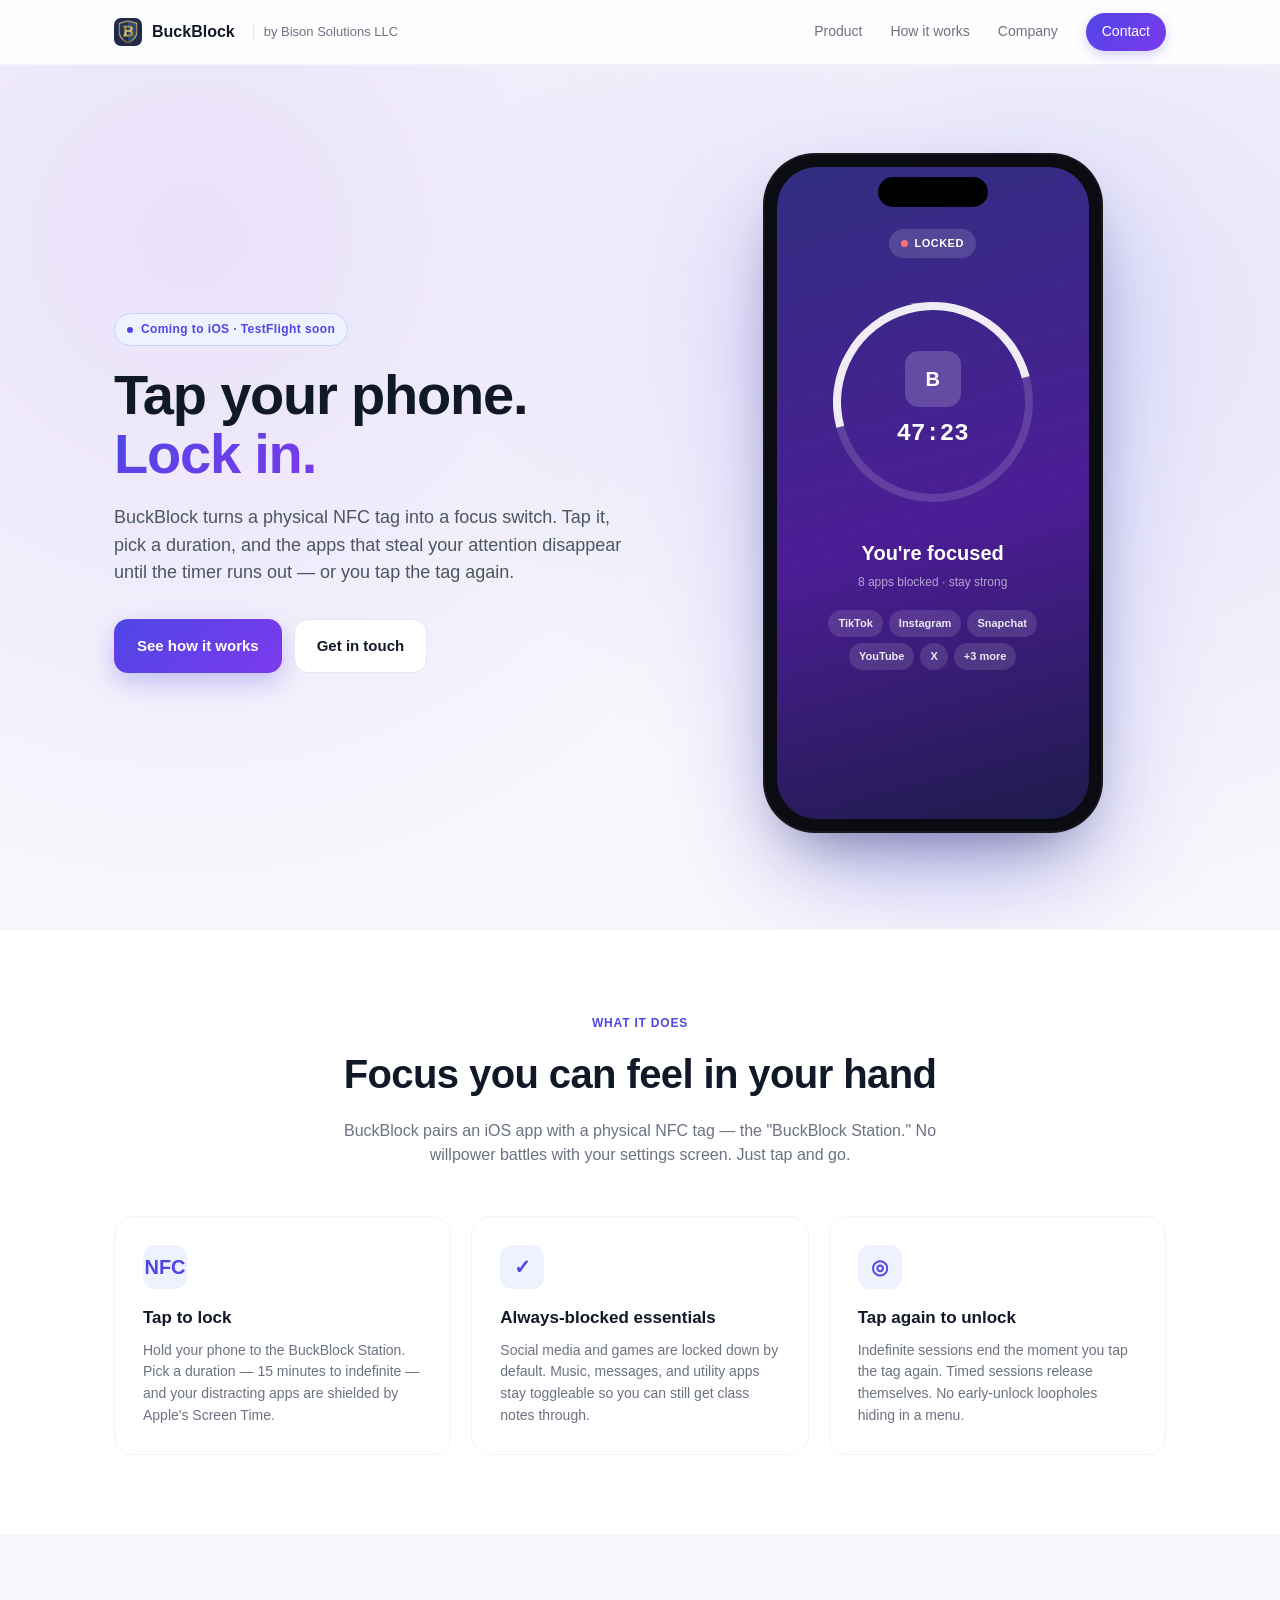
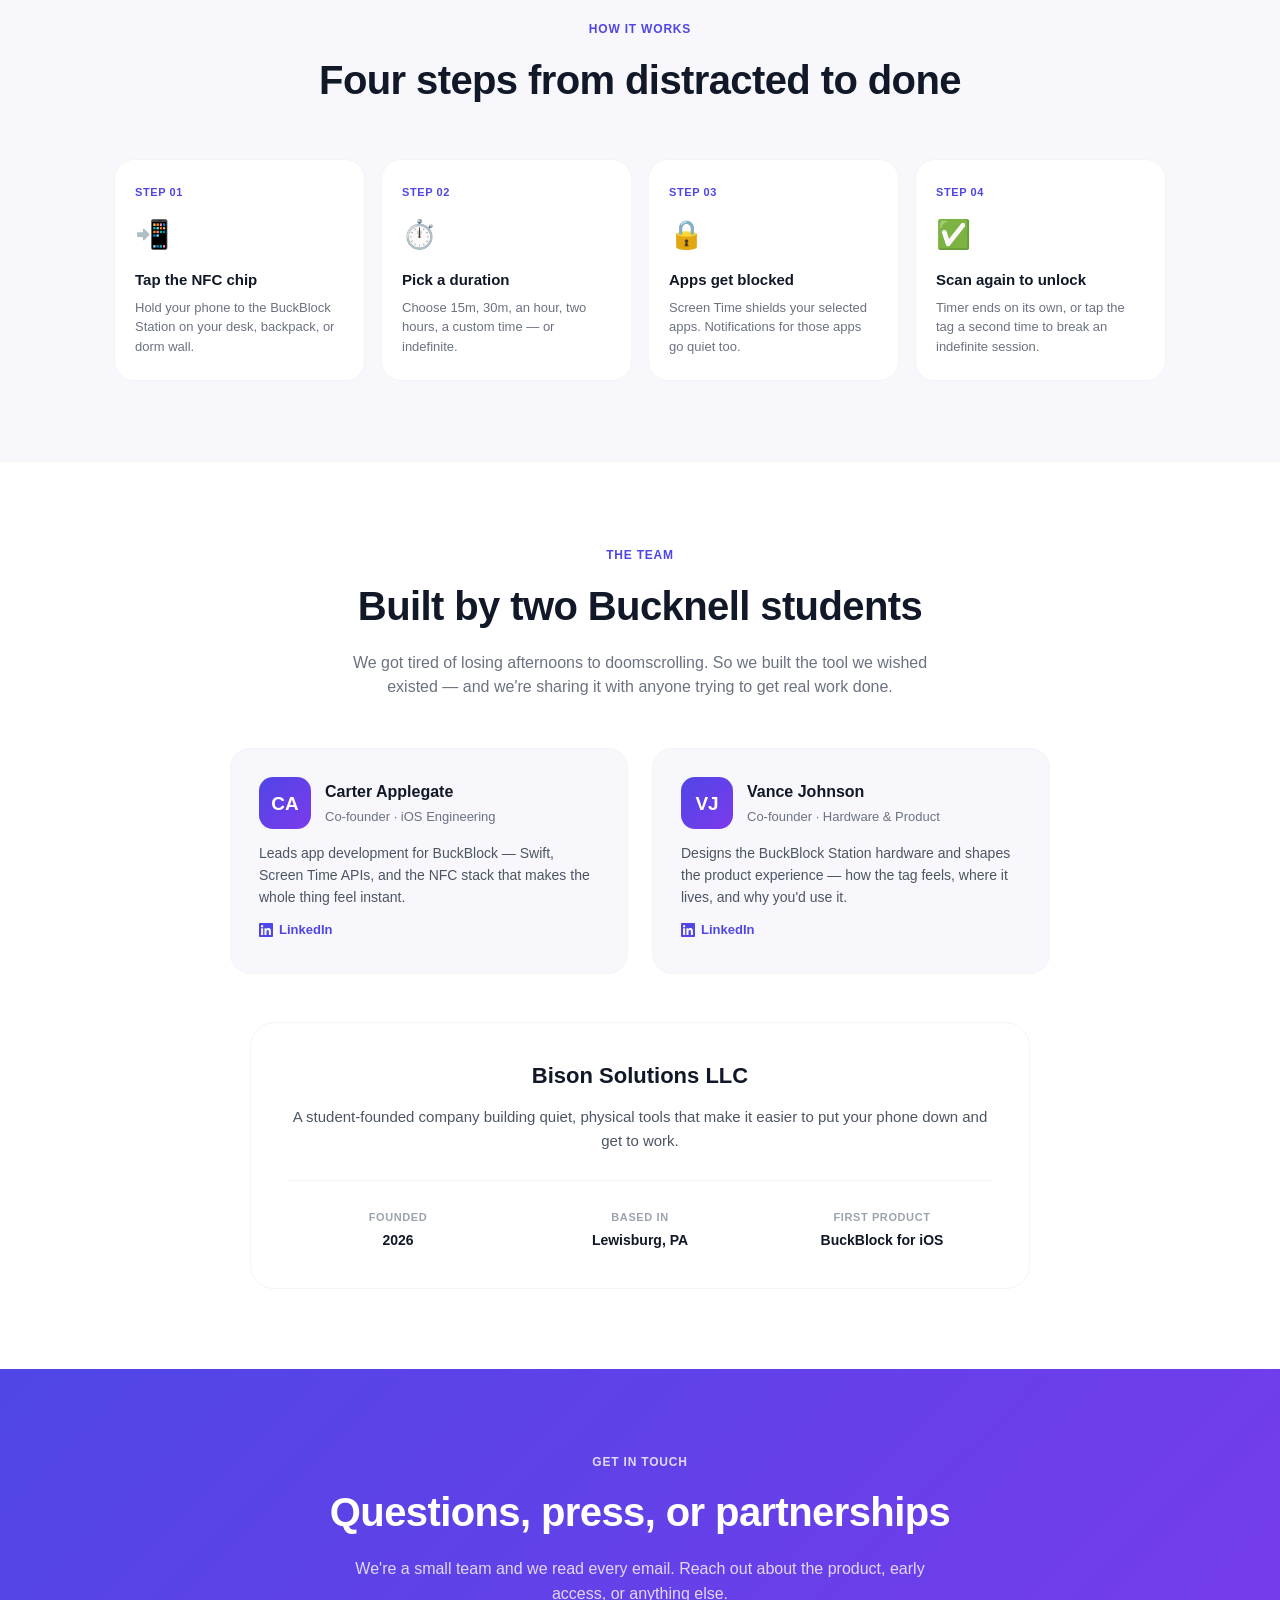
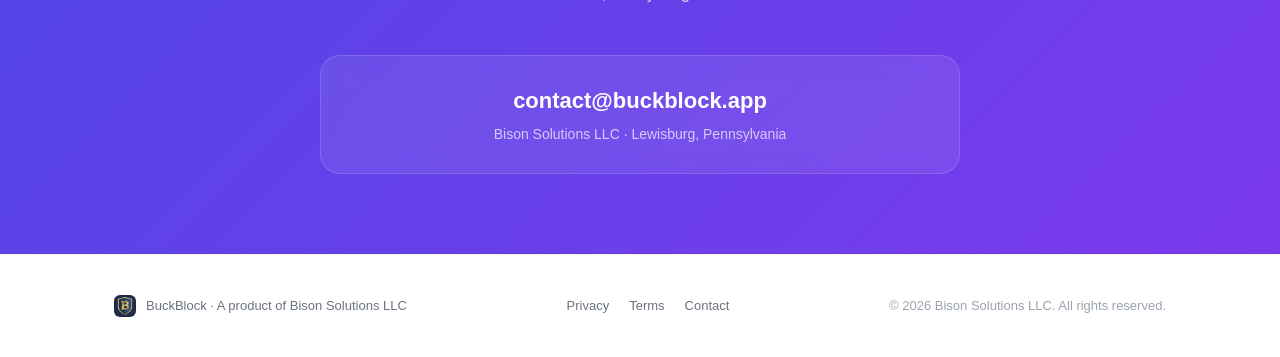
==== commit cc7b29ae: "Add Privacy Policy and Terms of Service pages" ====
--- a/index.html
+++ b/index.html
@@ -251,6 +251,11 @@
                 <img src="assets/applogo.png" alt="BuckBlock" />
                 BuckBlock · A product of Bison Solutions LLC
             </div>
+            <div class="footer-links">
+                <a href="/privacy">Privacy</a>
+                <a href="/terms">Terms</a>
+                <a href="mailto:contact@buckblock.app">Contact</a>
+            </div>
             <div class="footer-copy">
                 &copy; 2026 Bison Solutions LLC. All rights reserved.
             </div>
--- a/styles.css
+++ b/styles.css
@@ -722,6 +722,89 @@
     font-size: 13px;
 }
 
+.footer-links {
+    display: flex;
+    gap: 20px;
+    font-size: 13px;
+}
+
+.footer-links a {
+    color: var(--slate-500);
+    text-decoration: none;
+}
+
+.footer-links a:hover {
+    color: var(--indigo);
+}
+
+/* Legal pages (privacy, terms) */
+.legal-page {
+    padding: 64px 0 96px;
+    background: var(--slate-50);
+    min-height: calc(100vh - 180px);
+}
+
+.legal-container {
+    max-width: 760px;
+}
+
+.legal-page h1 {
+    font-size: 40px;
+    font-weight: 800;
+    color: var(--ink);
+    margin: 8px 0 4px;
+    letter-spacing: -0.02em;
+}
+
+.legal-meta {
+    color: var(--slate-400);
+    font-size: 13px;
+    margin: 0 0 32px;
+}
+
+.legal-page h2 {
+    font-size: 20px;
+    font-weight: 700;
+    color: var(--ink);
+    margin: 36px 0 12px;
+}
+
+.legal-page p,
+.legal-page ul {
+    color: var(--slate-600);
+    font-size: 15px;
+    line-height: 1.7;
+    margin: 0 0 14px;
+}
+
+.legal-page ul {
+    padding-left: 20px;
+}
+
+.legal-page li {
+    margin-bottom: 8px;
+}
+
+.legal-page a {
+    color: var(--indigo);
+    text-decoration: underline;
+    text-underline-offset: 2px;
+}
+
+.legal-page a:hover {
+    color: var(--violet);
+}
+
+.legal-page strong {
+    color: var(--ink);
+}
+
+.legal-address {
+    margin-top: 24px;
+    color: var(--slate-500);
+    font-size: 14px;
+}
+
 /* Responsive */
 @media (max-width: 900px) {
     .hero-inner {
